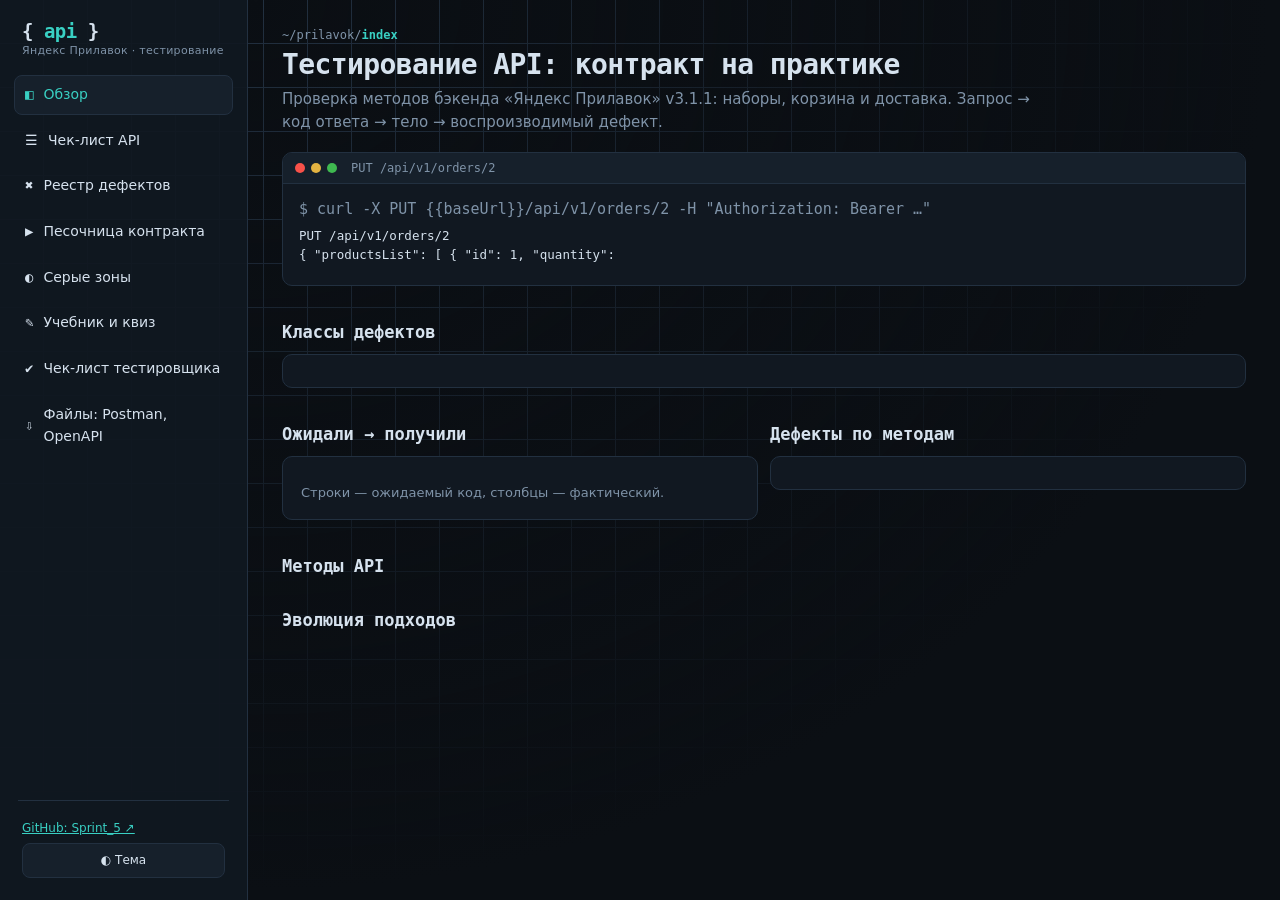
==== docs/index.html @ a308a317 "API" ====
<!DOCTYPE html><html lang="ru" data-theme="dark"><head><meta charset="utf-8"><meta name="viewport" content="width=device-width,initial-scale=1"><base target="_blank"><script src="assets/head.js"></script><link rel="stylesheet" href="assets/console.css"><title>Яндекс Прилавок — тестирование API</title></head>
<body><div class="shell"><aside></aside><main>
<div class="path"></div>
<h1>Тестирование API: контракт на практике</h1>
<p class="lead">Проверка методов бэкенда «Яндекс Прилавок» v3.1.1: наборы, корзина и доставка. Запрос → код ответа → тело → воспроизводимый дефект.</p>
<div class="term"><div class="bar"><i></i><i></i><i></i><span>PUT /api/v1/orders/2</span></div><div class="body mono">
<div class="mut">$ curl -X PUT {{baseUrl}}/api/v1/orders/2 -H "Authorization: Bearer …"</div>
<pre id="ty1" class="type" style="border:0;background:none;padding:6px 0"></pre></div></div>
<div class="grid g4" id="kpi"></div>
<h2>Классы дефектов</h2><div class="card" id="cls"></div>
<div class="grid g2"><div><h2>Ожидали → получили</h2><div class="card"><div id="hm" class="hm"></div><p class="mut" style="margin:10px 0 0;font-size:13px">Строки — ожидаемый код, столбцы — фактический.</p></div></div>
<div><h2>Дефекты по методам</h2><div class="card" id="ep"></div></div></div>
<h2>Методы API</h2><div class="grid g3" id="eps"></div>
<h2>Эволюция подходов</h2><div class="ladder" id="lad"></div>
</main></div>
<script src="assets/app.js"></script><script>
shell('index');
const TXT='PUT /api/v1/orders/2\n{ "productsList": [ { "id": 1, "quantity": -1 } ] }\n\n← 200 OK            (ожидали 400 Bad Request)\n  дефект Б26: отрицательное количество принято';let k=0;const el=$('#ty1');
(function t(){if(k<=TXT.length){el.textContent=TXT.slice(0,k++);setTimeout(t,k%40?14:140)}})();
Promise.all([load('api-bugs.json'),load('api-checks.json'),load('api-endpoints.json')]).then(([b,c,e])=>{
 const cnt=(a,f)=>a.filter(f).length,pass=cnt(c,x=>x.status=='Passed'),exec=pass+cnt(c,x=>x.status=='Failed');
 $('#kpi').innerHTML=[[c.length,'проверок'],[Math.round(100*pass/exec)+'%','pass rate среди выполненных'],[b.length,'дефектов'],[cnt(b,x=>x.actual_status==500),'ответов 500']].map(([n,l])=>'<div class="kpi"><div class="n">'+n+'</div><div class="l">'+l+'</div></div>').join('');
 const cl=Object.keys(CLS),mx=Math.max(...cl.map(k=>cnt(b,x=>x.class==k)));
 $('#cls').innerHTML=cl.map(k=>{const n=cnt(b,x=>x.class==k);return '<div class="bar-row"><span>'+CLS[k]+'</span><div class="bar-h" style="width:'+(100*n/mx)+'%"></div><b class="mono">'+n+'</b></div>'}).join('');
 const E=[200,400,401,404],A=[200,404,405,500];let h='<div class="h"></div>'+A.map(a=>'<div class="h">'+a+'</div>').join('');
 E.forEach(x=>{h+='<div class="h">'+x+'</div>';A.forEach(a=>{const n=cnt(b,y=>y.expected_status==x&&y.actual_status==a);const bad=x!=a;h+='<div style="'+(n?'background:'+(bad?'#f851491f':'#3fb9501f')+';color:'+(bad?'var(--bad)':'var(--ok)'):'opacity:.35')+'">'+(n||'·')+'</div>'})});$('#hm').innerHTML=h;
 const ar=Object.keys(AREA),m2=Math.max(...ar.map(k=>cnt(b,x=>x.area==k)));
 $('#ep').innerHTML=ar.map(k=>{const n=cnt(b,x=>x.area==k);return '<div class="bar-row" style="grid-template-columns:130px 1fr 30px"><span>'+AREA[k]+'</span><div class="bar-h" style="width:'+(100*n/m2)+'%"></div><b class="mono">'+n+'</b></div>'}).join('');
 $('#eps').innerHTML=e.map(x=>'<div class="card" style="margin:0">'+mb(x.method)+' <code>'+esc(x.path)+'</code><p style="margin:8px 0 4px"><b>'+esc(x.title)+'</b></p><p class="mut" style="margin:0;font-size:13px">'+esc(x.spec)+'</p></div>').join('');
 const S=[['Ручное тестирование интерфейса','кейсы, баги, ретест'],['Тест-дизайн','классы эквивалентности и границы'],['Вёрстка и логика формы','чек-листы, кроссбраузерность'],['Мобильная регрессия','Android, решение о релизе'],['Тестирование API','контракт, коды ответов, коллекция Postman, OpenAPI']];
 $('#lad').innerHTML=S.map((s,i)=>'<div class="step '+(i==4?'cur':'')+'"><div class="nn">'+(i+1)+'</div><div><b>'+s[0]+'</b><br><span class="mut" style="font-size:13px">'+s[1]+'</span></div></div>').join('');
});
</script></body></html>
---- docs/assets/console.css ----
:root{--bg:#0b0f14;--panel:#111821;--panel2:#16202b;--line:#223040;--tx:#d6e2ee;--mut:#7f93a8;--ac:#39d0c3;--ac2:#7aa2ff;
--get:#3fb950;--post:#58a6ff;--put:#f0883e;--delete:#f85149;--ok:#3fb950;--warn:#e3b341;--bad:#f85149;--ink:#04110f;
--mono:ui-monospace,"SF Mono","JetBrains Mono",Menlo,Consolas,monospace;--sans:system-ui,-apple-system,"Segoe UI",sans-serif;--r:10px}
[data-theme=light]{--bg:#f4f7fa;--panel:#fff;--panel2:#eef3f8;--line:#d5dee8;--tx:#16222e;--mut:#5d7186;--ac:#0b8f86;--ac2:#2f5fd0;--ink:#fff}
*{box-sizing:border-box}html{scroll-behavior:smooth}
body{margin:0;background:var(--bg);color:var(--tx);font:15px/1.55 var(--sans);
background-image:linear-gradient(var(--line) 1px,transparent 1px),linear-gradient(90deg,var(--line) 1px,transparent 1px);background-size:44px 44px;background-position:-1px -1px;background-attachment:fixed}
body::before{content:"";position:fixed;inset:0;background:radial-gradient(ellipse at 20% 0,transparent 0,var(--bg) 70%);pointer-events:none;z-index:0}
a{color:var(--ac)}code,pre,.mono{font-family:var(--mono)}
.shell{position:relative;z-index:1;display:grid;grid-template-columns:248px 1fr;min-height:100vh}
aside{position:sticky;top:0;height:100vh;padding:18px 14px;border-right:1px solid var(--line);background:color-mix(in srgb,var(--panel) 92%,transparent);display:flex;flex-direction:column;gap:6px;overflow:auto}
.logo{font:700 19px var(--mono);letter-spacing:-.5px;padding:2px 8px 12px}.logo b{color:var(--ac)}.logo small{display:block;font:500 11px var(--sans);color:var(--mut);letter-spacing:.3px;margin-top:2px}
aside a.nav{display:flex;gap:10px;align-items:center;padding:8px 10px;border-radius:8px;color:var(--tx);text-decoration:none;font-size:14px;border:1px solid transparent}
aside a.nav:hover{background:var(--panel2)}aside a.nav.on{background:var(--panel2);border-color:var(--line);color:var(--ac)}
aside .sep{height:1px;background:var(--line);margin:8px 4px}aside .grow{flex:1}
aside .foot{font-size:12px;color:var(--mut);display:flex;flex-direction:column;gap:6px;padding:4px 8px}
main{padding:28px 34px 70px;max-width:1180px;width:100%}
.path{font:12px var(--mono);color:var(--mut);margin-bottom:6px}.path b{color:var(--ac);font-weight:600}
h1{font:700 28px/1.2 var(--mono);margin:0 0 6px;letter-spacing:-.6px}h2{font:600 17px var(--mono);margin:24px 0 10px}.lead{color:var(--mut);max-width:760px;margin:0 0 18px}
.card{background:var(--panel);border:1px solid var(--line);border-radius:var(--r);padding:16px 18px;margin:12px 0}
.term{background:var(--panel);border:1px solid var(--line);border-radius:var(--r);overflow:hidden;margin:12px 0}
.term>.bar{display:flex;gap:6px;align-items:center;padding:8px 12px;background:var(--panel2);border-bottom:1px solid var(--line);font:12px var(--mono);color:var(--mut)}
.term>.bar i{width:10px;height:10px;border-radius:50%;background:#f85149}.term>.bar i:nth-child(2){background:#e3b341}.term>.bar i:nth-child(3){background:#3fb950}.term>.bar span{margin-left:8px}
.term>.body{padding:14px 16px}
pre{margin:0;padding:10px 12px;background:var(--bg);border:1px solid var(--line);border-radius:8px;overflow:auto;font-size:12.5px;line-height:1.5;white-space:pre-wrap;word-break:break-word}
.grid{display:grid;gap:12px}.g4{grid-template-columns:repeat(auto-fit,minmax(170px,1fr))}.g3{grid-template-columns:repeat(auto-fit,minmax(250px,1fr))}.g2{grid-template-columns:repeat(auto-fit,minmax(340px,1fr))}
.kpi{background:var(--panel);border:1px solid var(--line);border-radius:var(--r);padding:14px 16px}.kpi .n{font:700 34px var(--mono);letter-spacing:-1px}.kpi .l{color:var(--mut);font-size:13px}
.m{display:inline-block;min-width:58px;text-align:center;padding:1px 8px;border-radius:6px;font:700 11.5px var(--mono);color:var(--ink)}
.m.GET{background:var(--get)}.m.POST{background:var(--post)}.m.PUT{background:var(--put)}.m.DELETE{background:var(--delete)}
.sp{display:inline-block;padding:0 8px;border-radius:999px;font:600 12px var(--mono);border:1px solid}
.sp.s2{color:var(--ok);border-color:var(--ok)}.sp.s4{color:var(--warn);border-color:var(--warn)}.sp.s5{color:var(--bad);border-color:var(--bad)}
.tag{display:inline-block;padding:1px 9px;border-radius:6px;font-size:12px;background:var(--panel2);border:1px solid var(--line);color:var(--mut)}
.tag.high{color:var(--bad);border-color:var(--bad)}.tag.medium{color:var(--warn);border-color:var(--warn)}.tag.low{color:var(--ok);border-color:var(--ok)}
.st{font:600 12px var(--mono);padding:1px 8px;border-radius:6px}.st.Passed{background:#3fb95022;color:var(--ok)}.st.Failed{background:#f8514922;color:var(--bad)}.st.Skipped{background:#7f93a822;color:var(--mut)}
input,select,button,textarea{font:inherit;color:var(--tx);background:var(--panel2);border:1px solid var(--line);border-radius:8px;padding:7px 12px}
input:focus,select:focus,textarea:focus{outline:2px solid var(--ac);outline-offset:-1px}button{cursor:pointer}button:hover{border-color:var(--ac)}
button.p{background:var(--ac);color:var(--ink);border-color:var(--ac);font-weight:600}textarea{width:100%;font:13px/1.5 var(--mono);min-height:210px;resize:vertical}
.row{display:flex;gap:8px;flex-wrap:wrap;align-items:center;margin:10px 0}.mut{color:var(--mut)}.sp1{flex:1}
details>summary{cursor:pointer;list-style:none}details>summary::-webkit-details-marker{display:none}details>summary::before{content:"▸";color:var(--ac);margin-right:8px;font-family:var(--mono)}details[open]>summary::before{content:"▾"}
.diff{display:grid;grid-template-columns:1fr 1fr;gap:10px}.diff pre.e{border-color:#3fb95066;background:#3fb9500d}.diff pre.a{border-color:#f8514966;background:#f851490d}.diff h4{margin:8px 0 4px;font:600 12px var(--mono);color:var(--mut)}
@media(max-width:860px){.diff{grid-template-columns:1fr}.shell{grid-template-columns:1fr}aside{position:static;height:auto;flex-direction:row;flex-wrap:wrap}main{padding:20px 16px}}
img.shot{max-width:100%;border:1px solid var(--line);border-radius:8px;margin-top:8px}
.bar-h{height:14px;border-radius:4px;background:linear-gradient(90deg,var(--ac),var(--ac2))}.bar-row{display:grid;grid-template-columns:230px 1fr 40px;gap:10px;align-items:center;margin:8px 0;font-size:13px}
.hm{display:grid;grid-template-columns:70px repeat(4,1fr);gap:4px;font:12px var(--mono)}.hm div{padding:10px 6px;text-align:center;border-radius:6px;background:var(--panel2)}.hm .h{background:none;color:var(--mut)}
.ladder{display:grid;gap:8px}.step{display:grid;grid-template-columns:34px 1fr;gap:12px;align-items:center;padding:10px 12px;border:1px solid var(--line);border-radius:var(--r);background:var(--panel)}
.step .nn{width:30px;height:30px;border-radius:50%;display:grid;place-items:center;font:700 13px var(--mono);background:var(--panel2);color:var(--mut)}.step.cur{border-color:var(--ac);box-shadow:0 0 0 1px var(--ac) inset}.step.cur .nn{background:var(--ac);color:var(--ink)}
.type{border-right:2px solid var(--ac);white-space:pre-wrap;animation:blink 1s steps(2) infinite}@keyframes blink{50%{border-color:transparent}}
.opt{display:block;width:100%;text-align:left;margin:6px 0}.opt.ok{border-color:var(--ok);background:#3fb95022}.opt.no{border-color:var(--bad);background:#f8514922}
label.it{display:flex;gap:10px;padding:7px 0;border-bottom:1px solid var(--line);cursor:pointer;align-items:flex-start}label.it:last-child{border:0}label.it input{margin-top:5px;width:17px;height:17px;accent-color:var(--ac);flex:none}label.it.done .t{color:var(--mut);text-decoration:line-through}
.prog{height:8px;background:var(--panel2);border-radius:6px;overflow:hidden;border:1px solid var(--line)}.prog i{display:block;height:100%;width:0;background:var(--ac);transition:width .25s}
.tabs{display:flex;gap:6px;flex-wrap:wrap;margin:12px 0}.tabs button.on{border-color:var(--ac);color:var(--ac)}.hide{display:none}
.toast{position:fixed;bottom:22px;left:50%;transform:translateX(-50%);background:var(--ac);color:var(--ink);padding:8px 16px;border-radius:8px;opacity:0;transition:.2s;z-index:9;font-weight:600}.toast.on{opacity:1}
table{border-collapse:collapse;width:100%;font-size:13.5px}td,th{border:1px solid var(--line);padding:6px 10px;text-align:left;vertical-align:top}th{background:var(--panel2)}
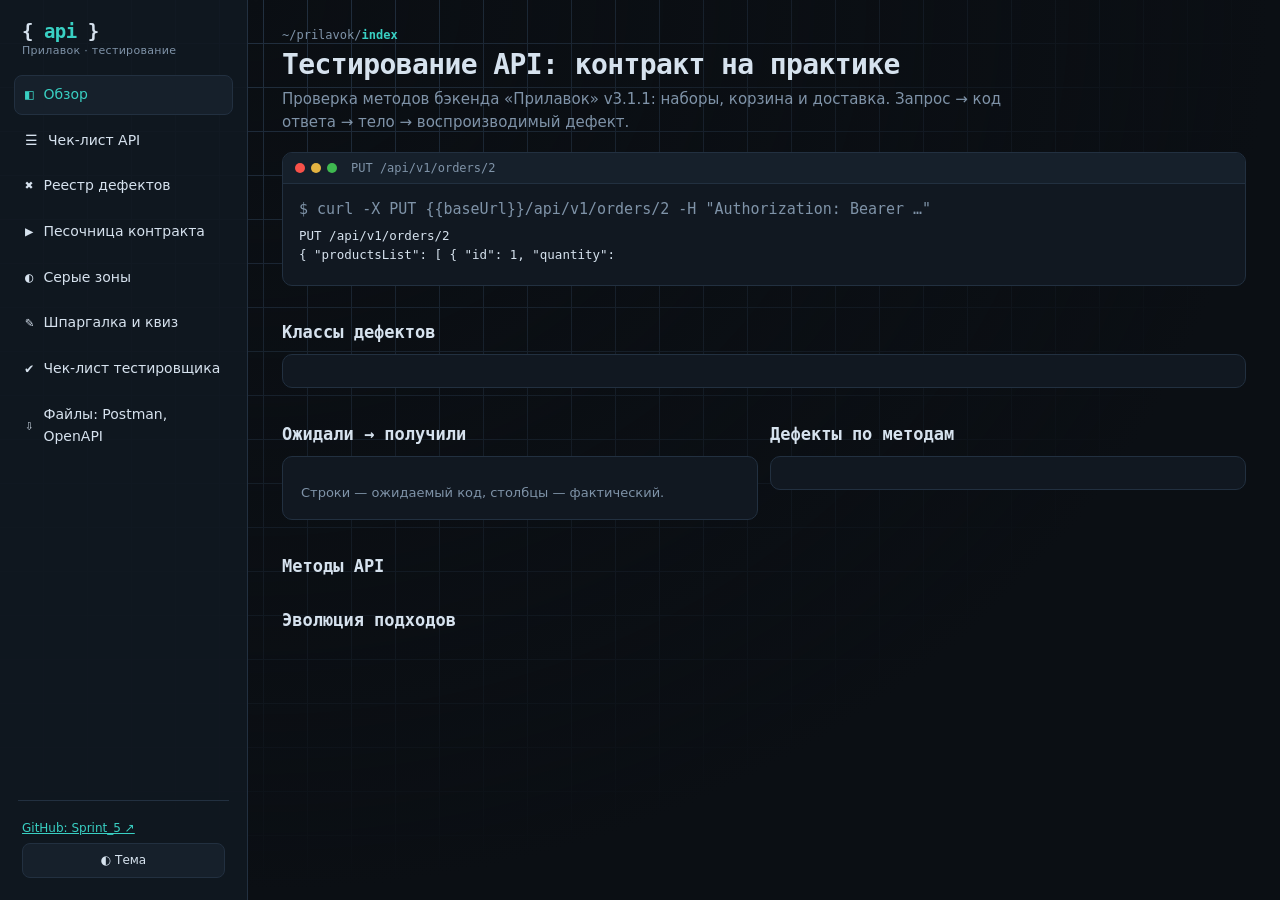
==== commit 06332c8d: "fix1" ====
--- a/docs/index.html
+++ b/docs/index.html
@@ -1,8 +1,8 @@
-<!DOCTYPE html><html lang="ru" data-theme="dark"><head><meta charset="utf-8"><meta name="viewport" content="width=device-width,initial-scale=1"><base target="_blank"><script src="assets/head.js"></script><link rel="stylesheet" href="assets/console.css"><title>Яндекс Прилавок — тестирование API</title></head>
+<!DOCTYPE html><html lang="ru" data-theme="dark"><head><meta charset="utf-8"><meta name="viewport" content="width=device-width,initial-scale=1"><base target="_blank"><script src="assets/head.js"></script><link rel="stylesheet" href="assets/console.css"><title>Прилавок — тестирование API</title></head>
 <body><div class="shell"><aside></aside><main>
 <div class="path"></div>
 <h1>Тестирование API: контракт на практике</h1>
-<p class="lead">Проверка методов бэкенда «Яндекс Прилавок» v3.1.1: наборы, корзина и доставка. Запрос → код ответа → тело → воспроизводимый дефект.</p>
+<p class="lead">Проверка методов бэкенда «Прилавок» v3.1.1: наборы, корзина и доставка. Запрос → код ответа → тело → воспроизводимый дефект.</p>
 <div class="term"><div class="bar"><i></i><i></i><i></i><span>PUT /api/v1/orders/2</span></div><div class="body mono">
 <div class="mut">$ curl -X PUT {{baseUrl}}/api/v1/orders/2 -H "Authorization: Bearer …"</div>
 <pre id="ty1" class="type" style="border:0;background:none;padding:6px 0"></pre></div></div>
